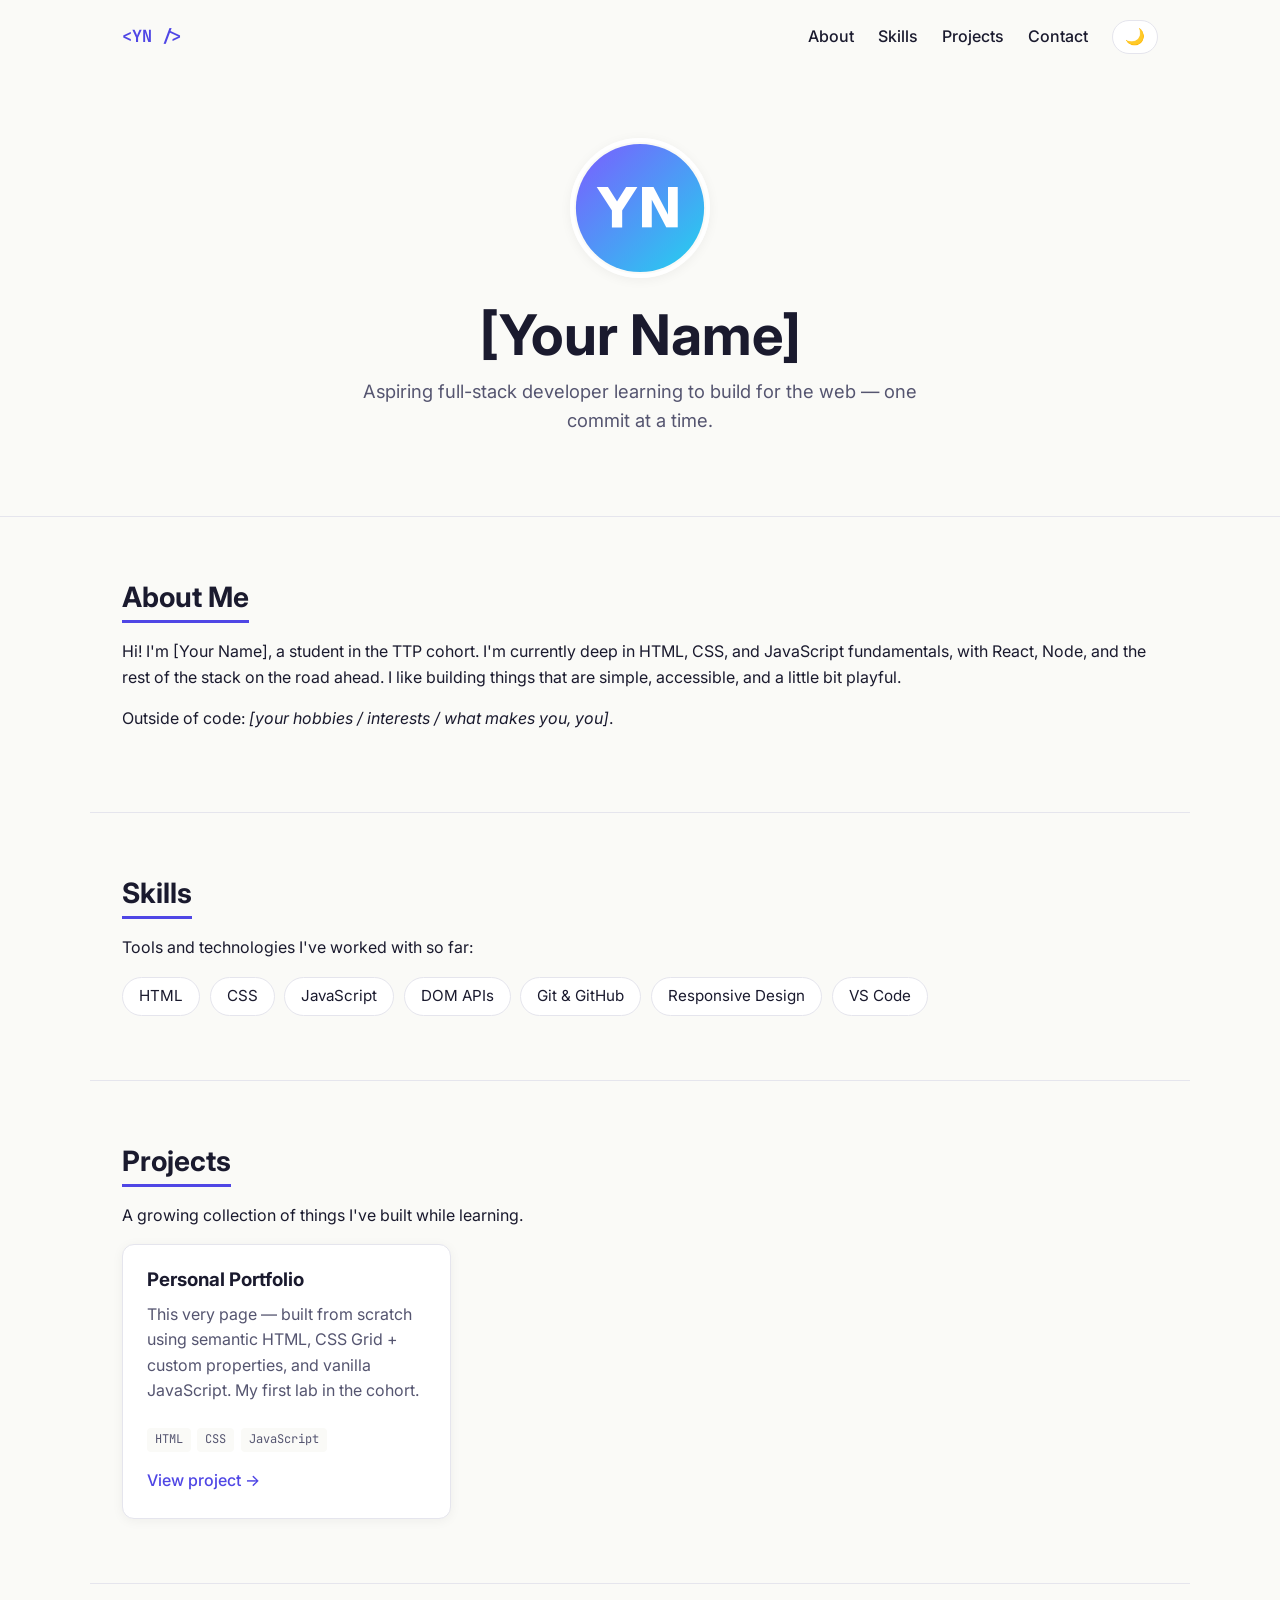
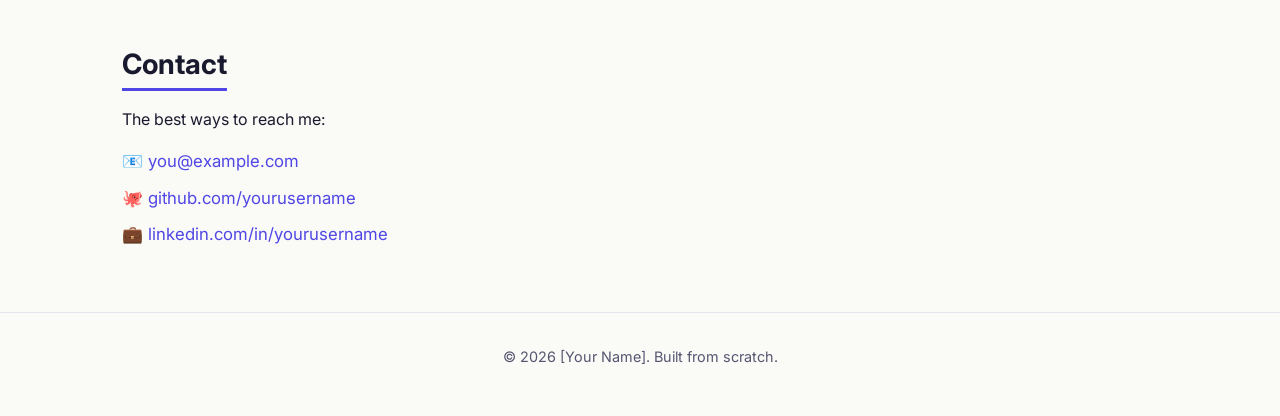
==== index.html @ 11fb3256 "Initial commit" ====
<!DOCTYPE html>
<html lang="en">
<head>
    <meta charset="UTF-8">
    <meta name="viewport" content="width=device-width, initial-scale=1.0">

    <title>[Your Name] — Aspiring Developer</title>

    <link rel="preconnect" href="https://fonts.googleapis.com">
    <link rel="preconnect" href="https://fonts.gstatic.com" crossorigin>
    <link href="https://fonts.googleapis.com/css2?family=Inter:wght@400;500;700&family=JetBrains+Mono:wght@500&display=swap" rel="stylesheet">

    <link rel="stylesheet" href="styles.css">
</head>
<body>

    <header class="hero">
        <nav class="nav">
            <span class="nav__logo">&lt;YN /&gt;</span>
            <div class="nav__links">
                <a href="#about">About</a>
                <a href="#skills">Skills</a>
                <a href="#projects">Projects</a>
                <a href="#contact">Contact</a>
                <button id="theme-toggle" aria-label="Toggle light and dark mode">🌙</button>
            </div>
        </nav>

        <div class="hero__content">
            <img class="hero__avatar"
                 src="avatar.svg"
                 alt="Avatar showing the initials of [Your Name]"
                 width="140" height="140">
            <h1 class="hero__name">[Your Name]</h1>
            <p class="hero__tagline">
                Aspiring full-stack developer learning to build for the web — one commit at a time.
            </p>
        </div>
    </header>

    <main>
        <section id="about" class="section">
            <h2>About Me</h2>
            <p>
                Hi! I'm [Your Name], a student in the TTP cohort. I'm currently
                deep in HTML, CSS, and JavaScript fundamentals, with React, Node, and
                the rest of the stack on the road ahead. I like building things
                that are simple, accessible, and a little bit playful.
            </p>
            <p>
                Outside of code: <em>[your hobbies / interests / what makes you, you]</em>.
            </p>
        </section>

        <section id="skills" class="section">
            <h2>Skills</h2>
            <p>Tools and technologies I've worked with so far:</p>
            <ul class="skills">
                <li>HTML</li>
                <li>CSS</li>
                <li>JavaScript</li>
                <li>DOM APIs</li>
                <li>Git &amp; GitHub</li>
                <li>Responsive Design</li>
                <li>VS Code</li>
            </ul>
        </section>

        <section id="projects" class="section">
            <h2>Projects</h2>
            <p>A growing collection of things I've built while learning.</p>
            <div id="projects-grid" class="projects"></div>
        </section>

        <section id="contact" class="section">
            <h2>Contact</h2>
            <p>The best ways to reach me:</p>
            <ul class="contact">
                <li>📧 <a href="mailto:you@example.com">you@example.com</a></li>
                <li>🐙 <a href="https://github.com/yourusername" target="_blank" rel="noopener">github.com/yourusername</a></li>
                <li>💼 <a href="https://linkedin.com/in/yourusername" target="_blank" rel="noopener">linkedin.com/in/yourusername</a></li>
            </ul>
        </section>
    </main>

    <footer>
        <p>&copy; <span id="year"></span> [Your Name]. Built from scratch.</p>
    </footer>

    <script src="script.js"></script>
</body>
</html>
---- styles.css ----
/* ============================================
   PORTFOLIO STYLES
   Light mode by default, dark mode via .dark-mode
   on the <body>. Both palettes are defined as
   custom properties so the rest of the file is
   theme-agnostic.
   ============================================ */

:root {
    --bg:           #fafaf7;
    --surface:      #ffffff;
    --text:         #1a1a2e;
    --text-muted:   #555570;
    --accent:       #4f46e5;
    --accent-hover: #4338ca;
    --border:       #e5e5ed;
    --shadow:       0 2px 12px rgba(0, 0, 0, 0.05);
}

body.dark-mode {
    --bg:           #0f0f1a;
    --surface:      #1a1a2e;
    --text:         #f0f0f5;
    --text-muted:   #a0a0b8;
    --accent:       #818cf8;
    --accent-hover: #c7d2fe;
    --border:       #2a2a40;
    --shadow:       0 2px 12px rgba(0, 0, 0, 0.35);
}

* {
    box-sizing: border-box;
}

body {
    margin: 0;
    font-family: 'Inter', -apple-system, BlinkMacSystemFont, 'Segoe UI', sans-serif;
    background-color: var(--bg);
    color: var(--text);
    line-height: 1.6;
    transition: background-color 0.2s ease, color 0.2s ease;
}

/* ---- Typography ---- */

h1, h2, h3 {
    font-weight: 700;
    line-height: 1.2;
    margin: 0 0 0.6rem;
}

h2 {
    font-size: 1.75rem;
    display: inline-block;
    border-bottom: 3px solid var(--accent);
    padding-bottom: 0.35rem;
    margin-bottom: 1rem;
}

p {
    margin: 0 0 1rem;
}

a {
    color: var(--accent);
    text-decoration: none;
    border-bottom: 1px dashed transparent;
    transition: color 0.15s ease, border-color 0.15s ease;
}

a:hover,
a:focus-visible {
    color: var(--accent-hover);
    border-bottom-color: var(--accent-hover);
}

/* ---- Nav ---- */

.nav {
    max-width: 1100px;
    margin: 0 auto;
    padding: 1.25rem 2rem;
    display: flex;
    justify-content: space-between;
    align-items: center;
    flex-wrap: wrap;
    gap: 1rem;
}

.nav__logo {
    font-family: 'JetBrains Mono', ui-monospace, monospace;
    font-weight: 700;
    color: var(--accent);
    font-size: 1.05rem;
}

.nav__links {
    display: flex;
    align-items: center;
    gap: 1.5rem;
}

.nav__links a {
    color: var(--text);
    border: none;
    font-weight: 500;
}

.nav__links a:hover {
    color: var(--accent);
}

#theme-toggle {
    background: var(--surface);
    color: var(--text);
    border: 1px solid var(--border);
    border-radius: 999px;
    padding: 0.4rem 0.75rem;
    font-size: 1rem;
    cursor: pointer;
    transition: transform 0.15s ease, border-color 0.15s ease;
}

#theme-toggle:hover {
    transform: scale(1.1);
    border-color: var(--accent);
}

/* ---- Hero ---- */

.hero {
    border-bottom: 1px solid var(--border);
}

.hero__content {
    max-width: 1100px;
    margin: 0 auto;
    padding: 4rem 2rem 5rem;
    text-align: center;
}

.hero__avatar {
    width: 140px;
    height: 140px;
    border-radius: 50%;
    border: 4px solid var(--surface);
    box-shadow: var(--shadow);
    margin-bottom: 1.5rem;
    display: block;
    margin-left: auto;
    margin-right: auto;
}

.hero__name {
    font-size: clamp(2rem, 5vw, 3.5rem);
    margin-bottom: 0.5rem;
}

.hero__tagline {
    font-size: 1.15rem;
    color: var(--text-muted);
    max-width: 600px;
    margin: 0 auto;
}

/* ---- Sections ---- */

.section {
    max-width: 1100px;
    margin: 0 auto;
    padding: 4rem 2rem;
    border-bottom: 1px solid var(--border);
}

.section:last-of-type {
    border-bottom: none;
}

/* ---- Skills (flex chip layout) ---- */

.skills {
    list-style: none;
    padding: 0;
    margin: 1rem 0 0;
    display: flex;
    flex-wrap: wrap;
    gap: 0.6rem;
}

.skills li {
    background-color: var(--surface);
    border: 1px solid var(--border);
    border-radius: 999px;
    padding: 0.4rem 1rem;
    font-size: 0.95rem;
    transition: transform 0.15s ease, border-color 0.15s ease;
}

.skills li:hover {
    transform: translateY(-2px);
    border-color: var(--accent);
}

/* ---- Projects (grid layout) ---- */

.projects {
    display: grid;
    grid-template-columns: repeat(auto-fill, minmax(280px, 1fr));
    gap: 1.5rem;
    margin-top: 1rem;
}

.project-card {
    background-color: var(--surface);
    border: 1px solid var(--border);
    border-radius: 12px;
    padding: 1.5rem;
    box-shadow: var(--shadow);
    display: flex;
    flex-direction: column;
    transition: transform 0.15s ease, box-shadow 0.15s ease, border-color 0.15s ease;
}

.project-card:hover {
    transform: translateY(-4px);
    border-color: var(--accent);
    box-shadow: 0 10px 28px rgba(0, 0, 0, 0.08);
}

.project-card h3 {
    margin-top: 0;
}

.project-card p {
    color: var(--text-muted);
    flex-grow: 1;
}

.project-card__tags {
    display: flex;
    flex-wrap: wrap;
    gap: 0.4rem;
    margin: 0.5rem 0 1rem;
}

.project-card__tag {
    font-family: 'JetBrains Mono', ui-monospace, monospace;
    font-size: 0.75rem;
    color: var(--text-muted);
    background-color: var(--bg);
    border-radius: 4px;
    padding: 0.15rem 0.5rem;
}

.project-card__link {
    font-weight: 500;
    align-self: flex-start;
}

/* ---- Contact ---- */

.contact {
    list-style: none;
    padding: 0;
    margin: 1rem 0 0;
    display: flex;
    flex-direction: column;
    gap: 0.6rem;
    font-size: 1.05rem;
}

/* ---- Footer ---- */

footer {
    text-align: center;
    padding: 2rem 1rem;
    color: var(--text-muted);
    font-size: 0.9rem;
    border-top: 1px solid var(--border);
}

/* ---- Responsive ---- */

@media (max-width: 600px) {
    .nav {
        flex-direction: column;
        align-items: flex-start;
        padding: 1rem;
    }
    .nav__links {
        gap: 1rem;
        flex-wrap: wrap;
    }
    .hero__content {
        padding: 2.5rem 1.25rem 3.5rem;
    }
    .section {
        padding: 3rem 1.25rem;
    }
}
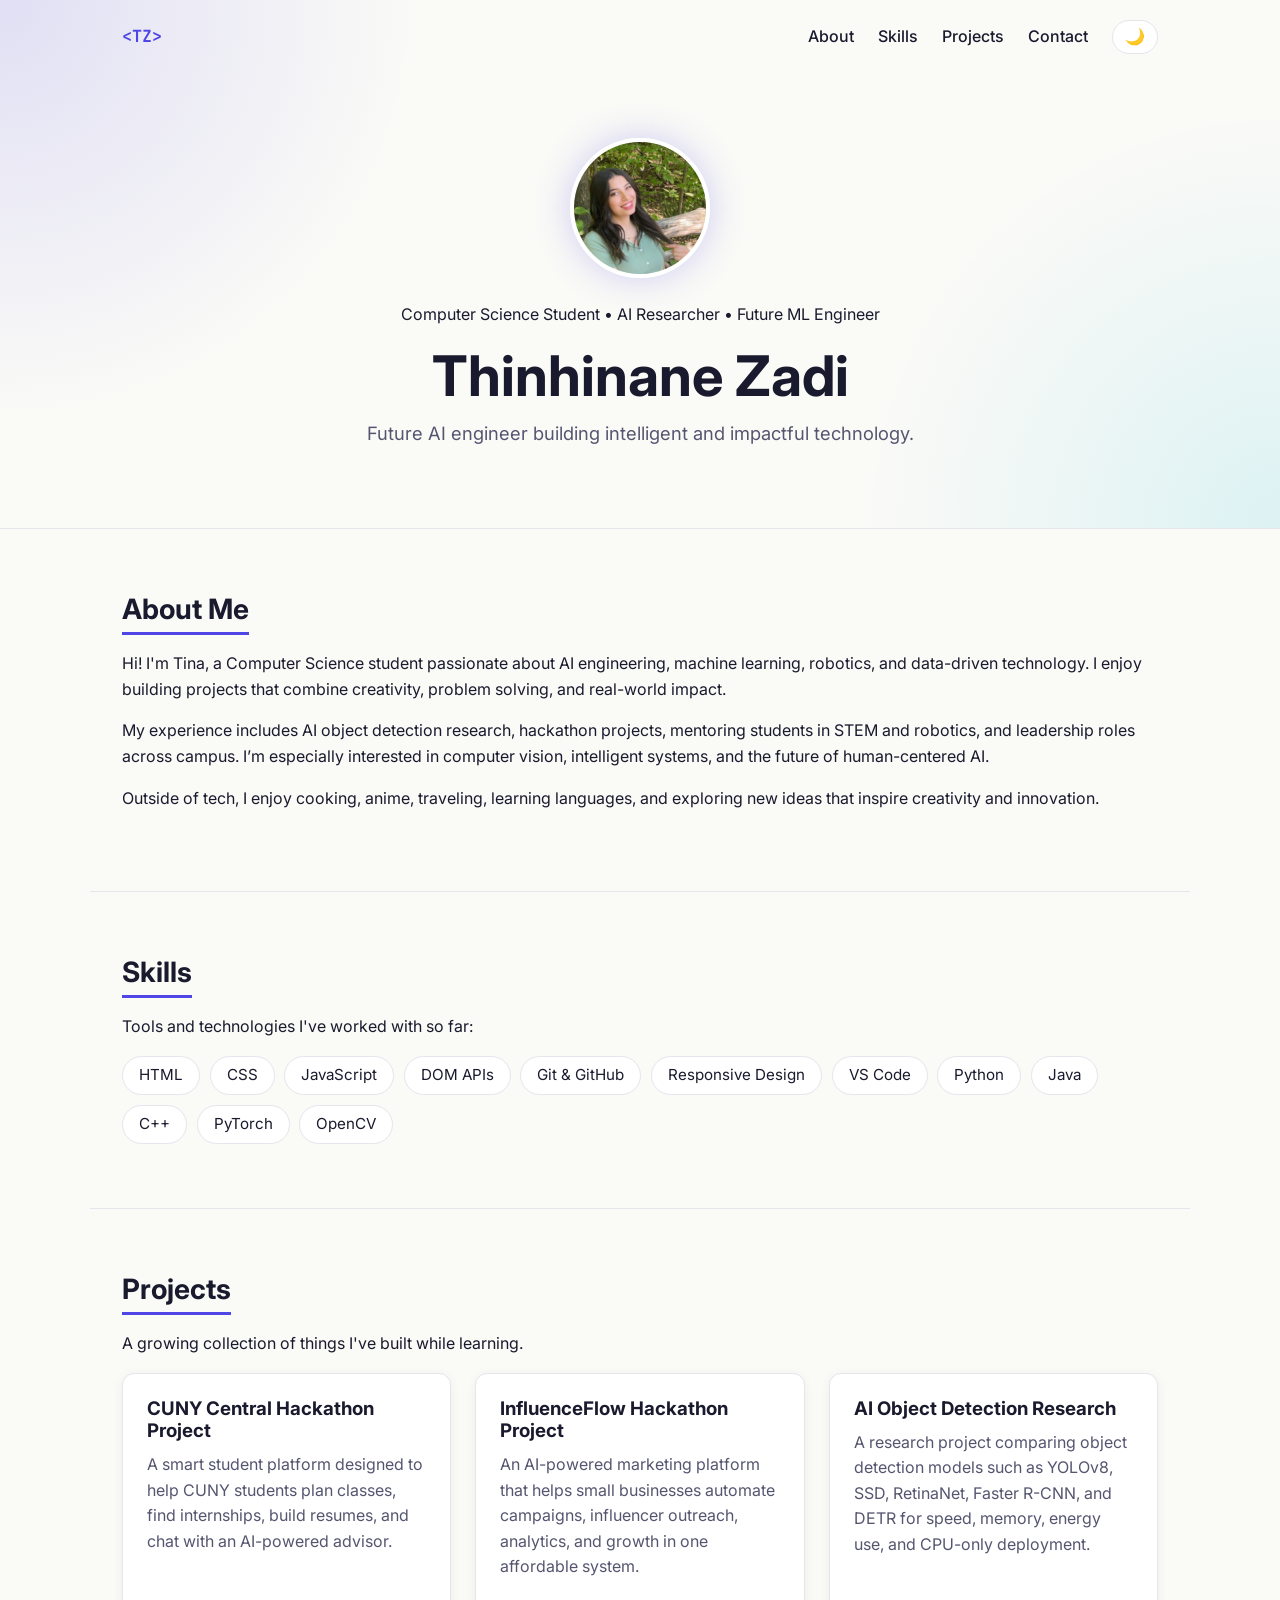
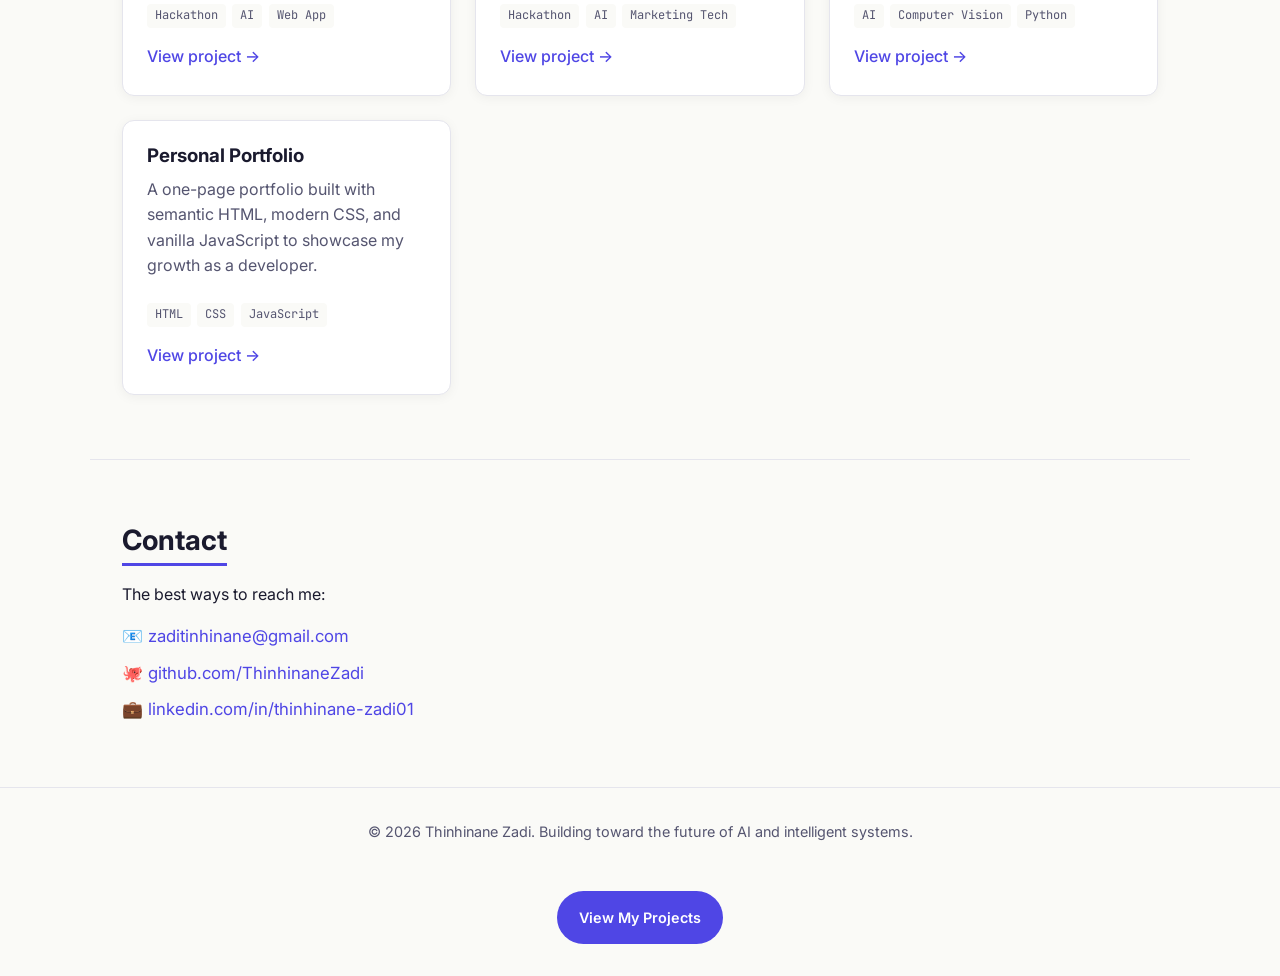
==== commit 54e30c94: "Complete portfolio website" ====
--- a/index.html
+++ b/index.html
@@ -4,7 +4,7 @@
     <meta charset="UTF-8">
     <meta name="viewport" content="width=device-width, initial-scale=1.0">
 
-    <title>[Your Name] — Aspiring Developer</title>
+    <title>Thinhinane Zadi — Aspiring AI Engineer</title>
 
     <link rel="preconnect" href="https://fonts.googleapis.com">
     <link rel="preconnect" href="https://fonts.gstatic.com" crossorigin>
@@ -16,7 +16,7 @@
 
     <header class="hero">
         <nav class="nav">
-            <span class="nav__logo">&lt;YN /&gt;</span>
+            <span class="nav__logo">&lt;TZ&gt;</span>
             <div class="nav__links">
                 <a href="#about">About</a>
                 <a href="#skills">Skills</a>
@@ -28,12 +28,15 @@
 
         <div class="hero__content">
             <img class="hero__avatar"
-                 src="avatar.svg"
-                 alt="Avatar showing the initials of [Your Name]"
+                 src="Tina.jpeg"
+                 alt="Portrait of Thinhinane Zadi"
                  width="140" height="140">
-            <h1 class="hero__name">[Your Name]</h1>
+                 <p class="hero__eyebrow">
+                    Computer Science Student • AI Researcher • Future ML Engineer
+                </p>
+            <h1 class="hero__name">Thinhinane Zadi</h1>
             <p class="hero__tagline">
-                Aspiring full-stack developer learning to build for the web — one commit at a time.
+                Future AI engineer building intelligent and impactful technology.
             </p>
         </div>
     </header>
@@ -42,13 +45,20 @@
         <section id="about" class="section">
             <h2>About Me</h2>
             <p>
-                Hi! I'm [Your Name], a student in the TTP cohort. I'm currently
-                deep in HTML, CSS, and JavaScript fundamentals, with React, Node, and
-                the rest of the stack on the road ahead. I like building things
-                that are simple, accessible, and a little bit playful.
+                Hi! I'm Tina, a Computer Science student passionate about AI engineering,
+                machine learning, robotics, and data-driven technology. I enjoy building
+                projects that combine creativity, problem solving, and real-world impact.
             </p>
             <p>
-                Outside of code: <em>[your hobbies / interests / what makes you, you]</em>.
+                My experience includes AI object detection research, hackathon projects,
+                mentoring students in STEM and robotics, and leadership roles across campus.
+                I’m especially interested in computer vision, intelligent systems, and the
+                future of human-centered AI.
+            </p>
+
+            <p>
+                Outside of tech, I enjoy cooking, anime, traveling, learning languages,
+                and exploring new ideas that inspire creativity and innovation.
             </p>
         </section>
 
@@ -63,6 +73,11 @@
                 <li>Git &amp; GitHub</li>
                 <li>Responsive Design</li>
                 <li>VS Code</li>
+                <li>Python</li>
+                <li>Java</li>
+                <li>C++</li>
+                <li>PyTorch</li>
+                <li>OpenCV</li>
             </ul>
         </section>
 
@@ -76,15 +91,16 @@
             <h2>Contact</h2>
             <p>The best ways to reach me:</p>
             <ul class="contact">
-                <li>📧 <a href="mailto:you@example.com">you@example.com</a></li>
-                <li>🐙 <a href="https://github.com/yourusername" target="_blank" rel="noopener">github.com/yourusername</a></li>
-                <li>💼 <a href="https://linkedin.com/in/yourusername" target="_blank" rel="noopener">linkedin.com/in/yourusername</a></li>
+                <li>📧 <a href="mailto:zaditinhinane@gmail.com">zaditinhinane@gmail.com</a></li>
+                <li>🐙 <a href="https://github.com/ThinhinaneZadi" target="_blank" rel="noopener">github.com/ThinhinaneZadi</a></li>
+                <li>💼 <a href="https://linkedin.com/in/thinhinane-zadi01" target="_blank" rel="noopener">linkedin.com/in/thinhinane-zadi01</a></li>
             </ul>
         </section>
     </main>
 
     <footer>
-        <p>&copy; <span id="year"></span> [Your Name]. Built from scratch.</p>
+        <p>&copy; <span id="year"></span> Thinhinane Zadi. Building toward the future of AI and intelligent systems.</p>
+        <a href="#projects" class="hero-button">View My Projects</a>
     </footer>
 
     <script src="script.js"></script>
--- a/styles.css
+++ b/styles.css
@@ -31,7 +31,9 @@
 * {
     box-sizing: border-box;
 }
-
+html {
+    scroll-behavior: smooth;
+}
 body {
     margin: 0;
     font-family: 'Inter', -apple-system, BlinkMacSystemFont, 'Segoe UI', sans-serif;
@@ -130,8 +132,11 @@
 
 .hero {
     border-bottom: 1px solid var(--border);
-}
-
+
+    background:
+        radial-gradient(circle at top left, rgba(79, 70, 229, 0.15), transparent 30%),
+        radial-gradient(circle at bottom right, rgba(6, 182, 212, 0.12), transparent 30%);
+}
 .hero__content {
     max-width: 1100px;
     margin: 0 auto;
@@ -149,6 +154,8 @@
     display: block;
     margin-left: auto;
     margin-right: auto;
+    box-shadow: 0 0 35px rgba(79, 70, 229, 0.25);
+    object-fit: cover;
 }
 
 .hero__name {
@@ -225,6 +232,11 @@
     transform: translateY(-4px);
     border-color: var(--accent);
     box-shadow: 0 10px 28px rgba(0, 0, 0, 0.08);
+    background: linear-gradient(
+    135deg,
+    rgba(79, 70, 229, 0.08),
+    rgba(6, 182, 212, 0.05)
+);
 }
 
 .project-card h3 {
@@ -298,3 +310,27 @@
         padding: 3rem 1.25rem;
     }
 }
+.hero-button {
+    display: inline-block;
+    margin-top: 2rem;
+    background-color: var(--accent);
+    color: white;
+    padding: 0.9rem 1.4rem;
+    border-radius: 999px;
+    font-weight: 600;
+    transition: transform 0.2s ease, background-color 0.2s ease;
+}
+
+.hero-button:hover {
+    transform: translateY(-3px);
+    background-color: var(--accent-hover);
+}
+.research-poster {
+    width: 100%;
+    max-width: 1000px;
+    display: block;
+    margin: 2rem auto 0;
+    border-radius: 18px;
+    border: 1px solid var(--border);
+    box-shadow: var(--shadow);
+}
